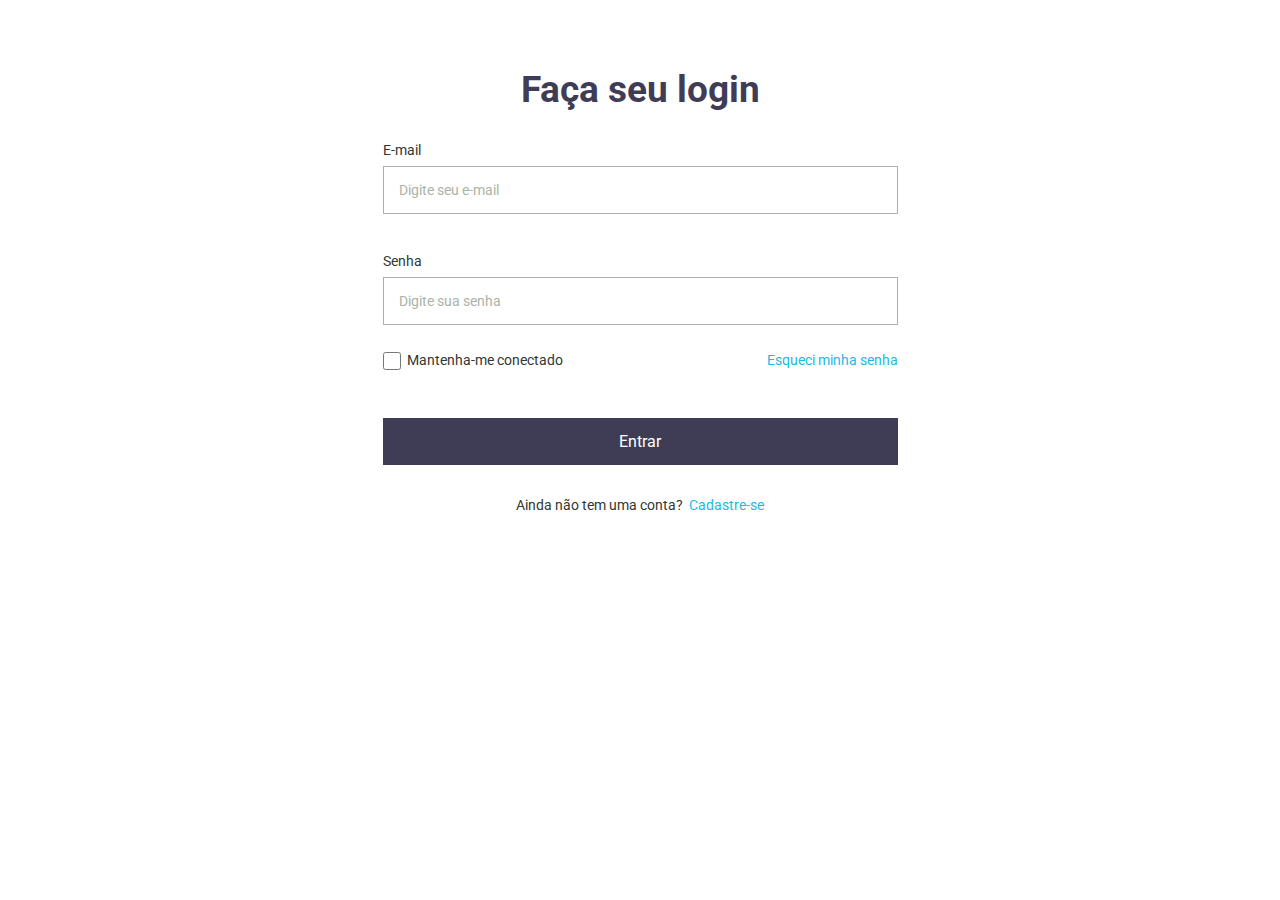
==== Aula02/Index.html @ 701272f0 "Exercício Aula02 - Formulário" ====
<!DOCTYPE html>
<html>

<head>
    <title>Entrar</title>
    <link rel="preconnect" href="https://fonts.googleapis.com">
    <link rel="preconnect" href="https://fonts.gstatic.com" crossorigin>
    <link href="https://fonts.googleapis.com/css2?family=Roboto:wght@400;700&display=swap" rel="stylesheet">
    <link rel="stylesheet" href="Styles.css">
</head>

<body>
    <form>
        <div class="content content-index">
            <h1>Faça seu login</h1>
            <div class="box-text">
                <label for="field-email">E-mail</label>
                <input type="email" id="field-email" placeholder="Digite seu e-mail" />
            </div>

            <div class="box-text">
                <label for="field-password">Senha</label>
                <input type="password" id="field-password" placeholder="Digite sua senha" />
            </div>

            <div class="options">
                <div class="area-keepconected">
                    <input type="checkbox" id="keep-conected" class="check-box"/>
                    <label for="keep-conected">Mantenha-me conectado</label>
                </div>
                <span><a href="Password-recovery.html">Esqueci minha senha</a></span>

            </div>
        
            <button type="submit">Entrar</button>

            <span>Ainda não tem uma conta? &nbsp<a href="Register.html">Cadastre-se</a></span>
        </div>
    </form>
</body>

</html>
---- Aula02/Styles.css ----
* {
    font-family: Roboto, sans-serif;
    margin: 0px;
    padding: 0px;
    font-weight: 400;
    font-size: 14px;
    color: #323730;
    box-sizing: border-box;
}

h1{
    margin-bottom: 31px;
    text-align: center;
    font-weight: 700;
    font-size: 37px;
    color: #3F3D56;
}

h2{
    font-size: 16px;
    color: #5A6256;
    text-align: center;
    margin: 0px 42px 28px 42px;
}

.content{
    width: 396px;    
}

.content-index{
    width: 515px;    
}

.content-register h1, .content-register .box-text{
    margin-bottom: 22px;
}

label {
    margin-bottom: 6px;
}

.box-text label{
    margin-bottom: 8px;
}



.content input{
    padding: 15px;
    border: 1px solid #ABB3A8;
}

.content ::placeholder{
    color: #ABB3A8;
}

.content a{
    text-decoration: none;
    color: #1DB9E0;
}

.content a:hover{
    text-decoration: none;
    color: #0b677e;
}

form{
    margin: 68px 0px 174px 0px;
    display: flex;
    justify-content: center;
    align-items: center;
    flex-direction: column; 
}

.box-text, .box-bday, .box-coutry{
    display: flex;
    justify-content: center;
    flex-direction: column;
    margin-bottom: 39px;
}


.box-bday, .box-coutry{
    margin-bottom: 0px;
}

/*analisar a necessidade do b+b*/
.box-text + .box-text{
    margin-bottom: 27px;
}

button{
    width: 100%;
    margin-bottom: 32px;
    padding: 14px;
    border: none;
    color: white;
    background-color: #3F3D56;
    font-size: 16px;
}

.options, .area-keepconected, .checkbox-EULA{
    display: flex;
    justify-content: space-between;
    margin-bottom: 22px;
}

.bday-coutry{
    display: flex;
    justify-content: space-between;
    margin-bottom: 22px;
}

.content span{
    display: flex;
    justify-content: center;
}


.box-coutry select{ 
    border: 1px solid #ABB3A8;
    color: #ABB3A8;
    height: 49px;
    width: 208px;
}

.box-bday input{
    width: 170px;
       
}


.genre-options{
    display: flex;
    justify-content: space-between;
}


.genre-options label, .options label, .checkbox-EULA label{
    position: relative;
    display: inline-block;
    vertical-align: middle;
}

.checkbox-EULA label, .area-keepconected label{    
    margin-left: 24px;
}

.radio-button{
    width: 18px;
    height: 18px;
    margin-right: 5px;
}

.check-box{    
    position: absolute; 
    height: 18px;
    width: 18px;
}
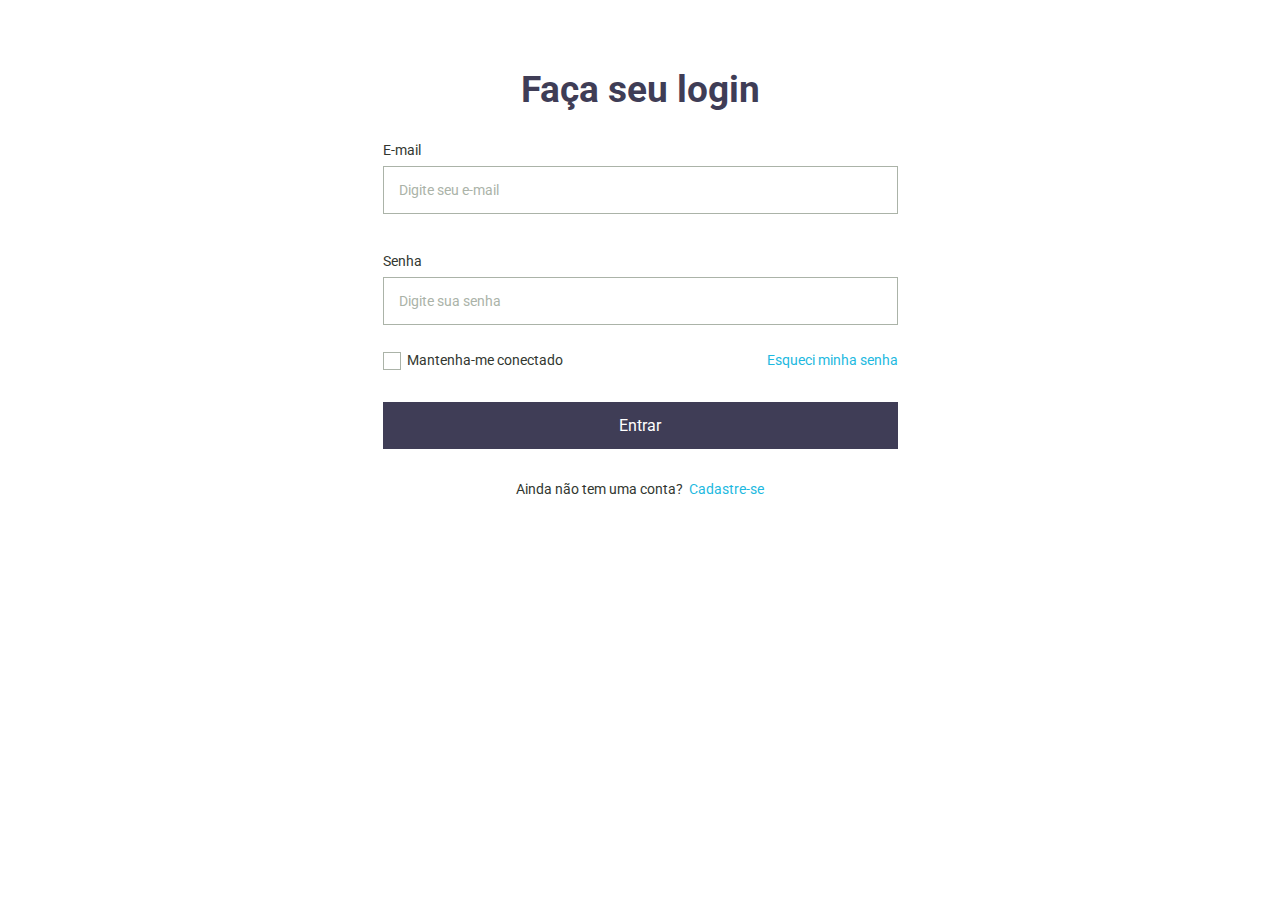
==== commit dd03b02a: "Aula 02 - Formulário - Ajuste no CSS" ====
--- a/Aula02/Index.html
+++ b/Aula02/Index.html
@@ -22,16 +22,17 @@
                 <label for="field-password">Senha</label>
                 <input type="password" id="field-password" placeholder="Digite sua senha" />
             </div>
+            
 
             <div class="options">
-                <div class="area-keepconected">
-                    <input type="checkbox" id="keep-conected" class="check-box"/>
-                    <label for="keep-conected">Mantenha-me conectado</label>
-                </div>
+                <label class="container">Mantenha-me conectado
+                    <input type="checkbox">
+                    <span class="checkmark"></span>
+                </label>
                 <span><a href="Password-recovery.html">Esqueci minha senha</a></span>
 
             </div>
-        
+
             <button type="submit">Entrar</button>
 
             <span>Ainda não tem uma conta? &nbsp<a href="Register.html">Cadastre-se</a></span>
--- a/Aula02/Styles.css
+++ b/Aula02/Styles.css
@@ -35,6 +35,10 @@
     margin-bottom: 22px;
 }
 
+.options-reg a{
+    text-decoration: underline;
+}
+
 label {
     margin-bottom: 6px;
 }
@@ -42,8 +46,6 @@
 .box-text label{
     margin-bottom: 8px;
 }
-
-
 
 .content input{
     padding: 15px;
@@ -54,9 +56,18 @@
     color: #ABB3A8;
 }
 
+
 .content a{
     text-decoration: none;
     color: #1DB9E0;
+}
+
+.content-register .options a{
+    text-decoration: underline;
+}
+
+.content-register .options a:hover{
+    text-decoration: underline;
 }
 
 .content a:hover{
@@ -105,6 +116,8 @@
     margin-bottom: 22px;
 }
 
+
+
 .bday-coutry{
     display: flex;
     justify-content: space-between;
@@ -157,3 +170,81 @@
     height: 18px;
     width: 18px;
 }
+
+
+.chk input {
+    display: none;
+}
+
+
+
+/*Estilização do checkbox*/
+/*Adaptado de: https://www.w3schools.com/howto/howto_css_custom_checkbox.asp*/
+/*The container */
+.container {
+    display: block;
+    position: relative;
+    padding-left: 24px;
+    margin-bottom: 12px;
+    cursor: pointer;
+    
+    -webkit-user-select: none;
+    -moz-user-select: none;
+    -ms-user-select: none;
+    user-select: none;
+  }
+  
+  /* Hide the browser's default checkbox */
+  .container input {
+    position: absolute;
+    opacity: 0;
+    cursor: pointer;
+    height: 0;
+    width: 0;
+  }
+  
+  /* Create a custom checkbox */
+  .checkmark {
+    position: absolute;
+    top: 0;
+    left: 0;
+    height: 18px;
+    width: 18px;
+    background-color: white;
+    border: 1px solid  #ABB3A8;
+  }
+  
+  /* On mouse-over, add a grey background color */
+  .container:hover input ~ .checkmark {
+    background-color: #ccc;
+  }
+  
+  /* When the checkbox is checked, add a blue background */
+  .container input:checked ~ .checkmark {
+    background-color: #2196F3;
+  }
+  
+  /* Create the checkmark/indicator (hidden when not checked) */
+  .checkmark:after {
+    content: "";
+    position: absolute;
+    display: none;
+  }
+  
+  /* Show the checkmark when checked */
+  .container input:checked ~ .checkmark:after {
+    display: block;
+  }
+  
+  /* Style the checkmark/indicator */
+  .container .checkmark:after {
+    left: 4px;
+    top: 0px;
+    width: 5px;
+    height: 10px;
+    border: solid white;
+    border-width: 0 3px 3px 0;
+    -webkit-transform: rotate(45deg);
+    -ms-transform: rotate(45deg);
+    transform: rotate(45deg);
+  }